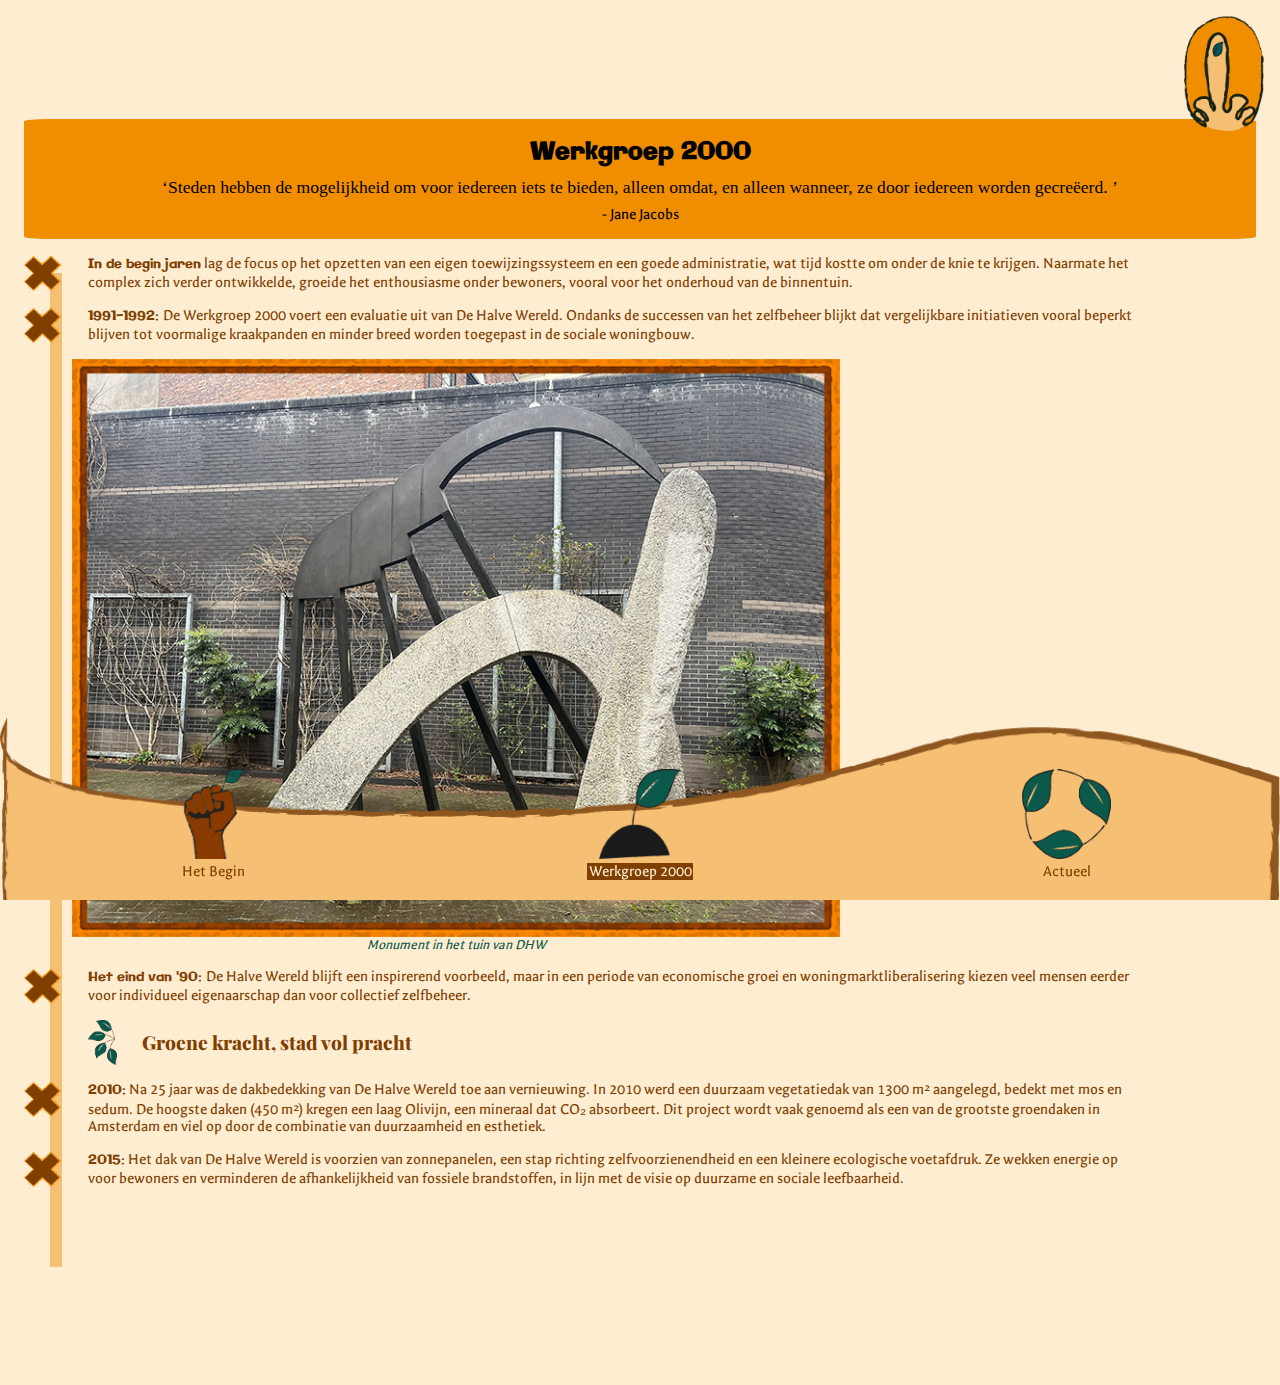
==== werkgroep-2000.html @ 409b40cd "Add files via upload" ====
<!DOCTYPE html>
<html lang="nl">

<head>
    <meta charset="UTF-8">
    <meta name="viewport" content="width=device-width, initial-scale=1.0">
    <title>Brutaals Club</title>
    <link rel="stylesheet" href="brutaals.css">
</head>

<body>
    <header>
        <a href="index.html"><img class="logo" src="images/logo-naamloos.png" alt="Brutaals-club-logo"></a>
    </header>
    <main>
        <article>
            <section class="quotes">
                <h1>Werkgroep 2000</h1>
                <q>Steden hebben de mogelijkheid om voor iedereen iets te bieden, alleen omdat, en alleen wanneer, ze
                    door iedereen worden gecreëerd.
                </q>
                <p>- Jane Jacobs</p>
            </section>

            <div class="tijdlijn">
                <img src="images/cross-puntjes.png" alt="cross">
                <p>
                    <span>In de begin jaren</span> lag de focus op het opzetten van een eigen toewijzingssysteem en een
                    goede administratie, wat tijd kostte om onder de knie te krijgen. Naarmate het complex zich verder
                    ontwikkelde, groeide het enthousiasme onder bewoners, vooral voor het onderhoud van de binnentuin.
                </p>
            </div>
            <div class="tijdlijn">
                <img src="images/cross-puntjes.png" alt="cross">
                <p>
                    <span>1991-1992: </span> De Werkgroep 2000 voert een evaluatie uit van De Halve Wereld. Ondanks de
                    successen van het zelfbeheer blijkt dat vergelijkbare initiatieven vooral beperkt blijven tot
                    voormalige kraakpanden en minder breed worden toegepast in de sociale woningbouw.
                </p>
            </div>
            <div class="tijdlijn">
                <figure>
                    <img src="images/monument.jpg" alt="monument-DHW">
                    <figcaption>Monument in het tuin van DHW </figcaption>
                </figure>
            </div>
            <div class="tijdlijn">
                <img src="images/cross-puntjes.png" alt="cross">
                <p>
                    <span>Het eind van '90: </span> De Halve Wereld blijft een inspirerend voorbeeld, maar in een
                    periode van economische groei en woningmarktliberalisering kiezen veel mensen eerder voor
                    individueel eigenaarschap dan voor collectief zelfbeheer.
                </p>
            </div>
            <div class="waarom">
                <img src="images/projecten.png" alt="projecten-werkgroep-2000" id="blaadjes">
                <h2> Groene kracht, stad vol pracht</h2>
            </div>
            
            <div class="tijdlijn">
                <img src="images/cross-puntjes.png" alt="cross">
                <p>
                    <span>2010:</span> Na 25 jaar was de dakbedekking van De Halve Wereld toe aan vernieuwing. In 2010
                    werd een duurzaam vegetatiedak van 1300 m² aangelegd, bedekt met mos en sedum. De hoogste daken (450
                    m²) kregen een laag Olivijn, een mineraal dat CO₂ absorbeert. Dit project wordt vaak genoemd als een
                    van de grootste groendaken in Amsterdam en viel op door de combinatie van duurzaamheid en esthetiek.
                </p>
            </div>
            <div class="tijdlijn">
                <img src="images/cross-puntjes.png" alt="cross">
                <p>
                    <span>2015:</span> Het dak van De Halve Wereld is voorzien van zonnepanelen, een stap richting zelfvoorzienendheid en een kleinere ecologische voetafdruk. Ze wekken energie op voor bewoners en verminderen de afhankelijkheid van fossiele brandstoffen, in lijn met de visie op duurzame en sociale leefbaarheid.
                </p>
            </div>
        </article>
    </main>
    <footer>
        <nav>
            <ul>
                <li>
                    <a href="het-begin.html"><img src="images/het-begin.png" alt="icon-het-begin"><span>Het Begin

                        </span></a>
                </li>
                <li>
                    <a href="werkgroep-2000.html"><img src="images/werkgroep-2000.png" alt="icon-Werkgroep-2000"><span
                            class="active">Werkgroep 2000
                        </span></a>
                </li>
                <li> <a href="actueel.html"><img src="images/actueel.png" alt="icon-nu"><span>Actueel</span></a></li>
            </ul>
        </nav>
    </footer>

</body>
---- brutaals.css ----
*{
    padding: 0;
    margin: 0;
}
@font-face {
    font-family:'Galindo';
    src: url('fonts/Galindo/Galindo-Regular.ttf') format('truetype');
}
@font-face {
    font-family: 'Galdeano';
    src: url('fonts/Galdeano/Galdeano-Regular.ttf') format('truetype');
}

@font-face {
    font-family: 'PlayfairDisplayExBold';
    src: url('fonts/PlayfairDisplay/PlayfairDisplay-ExtraBold.ttf') format('truetype');
}

body{
    background-color: #FFEDD2;
    overflow-x: hidden;
}
#homepagina header{
    display: flex;
    flex-direction: column;
    align-items: center;
    padding-top: 1em;
}
.opening h1{
    font-size: 1em;
}
#homepagina{
    background-color: #F5C074;
}
.home{
    display: flex;
    flex-direction: column;
    padding: 0.5em;
    gap: 1em;
    max-width: 95%;
}
/*nav*/

main ul{
    display: flex;
    flex-direction: column;
    align-items: center;
    list-style: none;
    margin: 2em;
}
li{
    display: block;
    flex-direction: column;
    width: 60%;
    text-align: center;
    margin-bottom: 0.5em;
}
main a{
    display: flex;
    flex-direction: column;
    text-align: center;
    font-family: 'Galindo', Arial, Helvetica, sans-serif ;
    font-size: 1.2em;
    text-decoration: none;
    background-color: #FFEDD2;
    border:0.1em solid #FFEDD2;
    border-radius: 10%;
    padding: 0.5em 1em;
    color: #7F3F00;
    text-wrap: nowrap;
}

a:hover {
    color: #0A594B;
    transform: skew(10deg,-5deg);
}

/*logo*/
.logo{
    max-width:5em;
}

header{
    display: flex;
    justify-content: end;
    padding: 1em;
}
/*footer*/

footer{
    background-image: url('images/footer-image.png');
    background-size: cover;
    position: sticky;
    bottom: 0;
    padding-top: 3vh;
    z-index: 10;
}
footer img{ 
    max-height: 10vh;
    max-width: 10vw;
    padding: 1em 0 0.2em 0;
}
footer ul{
    display: flex;
    justify-content: space-between;
    padding: 0.5em;
    gap: 1em;
}

footer a{
    display: flex;
    flex-direction: column;
    align-items: center;
    margin-bottom: 0.5vh;
    font-family: 'Galdeano', Arial, Helvetica, sans-serif ;
    font-size: 1em;
    text-decoration: none;
    color: #7F3F00;
}

.active{
    display: block;
    padding: 0 0.1em;
    text-wrap: nowrap;
    background-color: #7F3F00;
    color: #FFEDD2;
}

#homepagina footer{
    background-image: none;
    display: flex;
    flex-direction: column;
    align-items: end;
    margin-right: 5vw;
    margin-bottom: -2vh;
    font-size: 0.8em;
}
/*body*/
article{
    display: flex;
    flex-direction: column;
    padding: 0 1.5em 1em 1.5em;
    gap: 1em;
}

p{
    font-family: 'Galdeano', Arial, Helvetica, sans-serif ;
    color: #7F3F00;
}
main span{
    font-family: 'Galindo', Arial, Helvetica, sans-serif;
    font-size: 0.8em;
}
h1{
    font-family: 'Galindo', Arial, Helvetica, sans-serif;
    font-size: 1.5em;
}

.quotes{
    background-color: #F18E00;
    display: flex; 
    flex-direction: column;
    border-radius: 2%;
    gap: 0.5em;
    padding: 1em 0;
    margin-top: -2em;
    text-align: center;
    z-index: -1;
}
q{
    font-size: 1.1em;
}
.quotes p{
    color:#000000;
}
#ontdek{
    font-family: 'PlayfairDisplayExBold', Arial, Helvetica, sans-serif;
    font-size: 1em;
    color: #7F3F00;
    border: 0.3em dashed #7F3F00;
    padding: 0.5em;
    margin-top: 0.5em;
    animation: ontdek 4s ease-in-out infinite;
}
@keyframes ontdek {
    0% { transform: translateY(0); }
    25% { transform: translateY(0.3em); }
    75% { transform: translateY(-0.3em); }
    100% { transform: translateY(0); }
}

/*actueel*/
.home div{
    display: flex;
    padding: 0 0 0.5em 0;
}
.home h2{
    animation: none;
    border: none;
    margin-top: -0.5em;
}
#bladeren{
    max-height: 2em;
    max-width: fit-content;
    animation: title 5s ease-in-out infinite;
    margin: -0.5em 0;
    z-index: 6;
}

@keyframes title {
    0% { transform: rotate(0deg) scale(1.2); }  
    50% { transform: rotate(30deg) scale(1.4); }
    100% { transform: rotate(0deg) scale(1.2); }
}
#hoger{
    margin-top: -1em;
}
/*tijdlijn*/
.tijdlijn img{
    max-width: 5vw;
    max-height: 4vh;
    z-index: 5;
}

.tijdlijn{
    display: flex;
    width: 90%;
    gap: 2vw;
    position:relative;
}

.tijdlijn::before {
    content: "";
    position: absolute;
    width: 1vw;
    height: 150%;
    margin-left: 2vw;
    margin-top: 2vh;
    background-color: #F5C074;
    z-index: 4;
}

#blaadjes{
    max-height: 5vh;
    animation: title 5s ease-in-out infinite;
    margin: 0 0 0 5vw;
    z-index: 6;
}

h2{
    font-family: 'PlayfairDisplayExBold', Arial, Helvetica, sans-serif;
    color: #7F3F00;
    text-wrap: nowrap;
    font-size: 1.2em;
    color: #7F3F00;
    padding: 1vh 1vw;
}

.tijdlijn h2{
    gap: 2vw;

    z-index: 7;
}

figure{
    display: flex;
    flex-direction: column;
    text-align: center;
    padding-left: 3em;
    color: #F18E00;
}
figure img{
   min-height: fit-content;
   min-width: 60vw;
}

figcaption{
    font-family: 'Galdeano', Arial, Helvetica, sans-serif ;
    color: #0A594B;
    font-size: 0.9em;  
    font-style: italic;  
}

#metro{
    display: flex;
    margin: 0 0 5vh 20vw;
    min-width: fit-content;
    min-height: 20vh;
    animation: jump 3s linear infinite ;
}
@keyframes jump {
    0% { transform: translateY(0); }  
    50% { transform: translateY(5vh); }
    100% { transform: translateY(0); }
}

/*actueel*/

.waarom{
    display: flex;
    gap: 1vw;
}

.waarom img{
    max-height: 4vh;
    max-width: fit-content;
}

#voordelen{
    display: flex;
    flex-direction: column;
    gap: 1vw;
    max-width: 95%;
    color: #7F3F00;
}

#voordelen>img{
    max-width: fit-content;
    max-height: 30vh;
    margin: 0.5em 0.5em 0.5em 2em;
    align-self: center;

}

#Marcello{
    display: flex;
    flex-direction: column;
    text-align: center;
    padding-left: 2em;
    margin: 1em 0;
}
#koffie{
    display: flex;
    flex-direction: column;
    align-items: flex-start;
    border: 0.5em double #0A594B;
    padding: 1em 0.5em;
    margin-left: 2em;
}

#koffie div{
    display: flex;
    justify-content: space-between;
    align-items: center;
    max-width: 80%;
    gap: 3em;
}

#koffie img{
    max-width: fit-content;
    max-height: 15vh;
    margin: 1em 0;
    align-self: center;
    animation: koffieboon 10s ease-in-out infinite;
}

@keyframes koffieboon {
    0% { transform: rotate(0deg) scale(1.2); }  
    50% { transform: rotate(-90deg) scale(1.4); }
    100% { transform: rotate(0deg) scale(1.2); }
}

h3{
    font-size: 1em;
    margin-left: 1em;
    text-wrap: nowrap;
    color: #7F3F00;
}
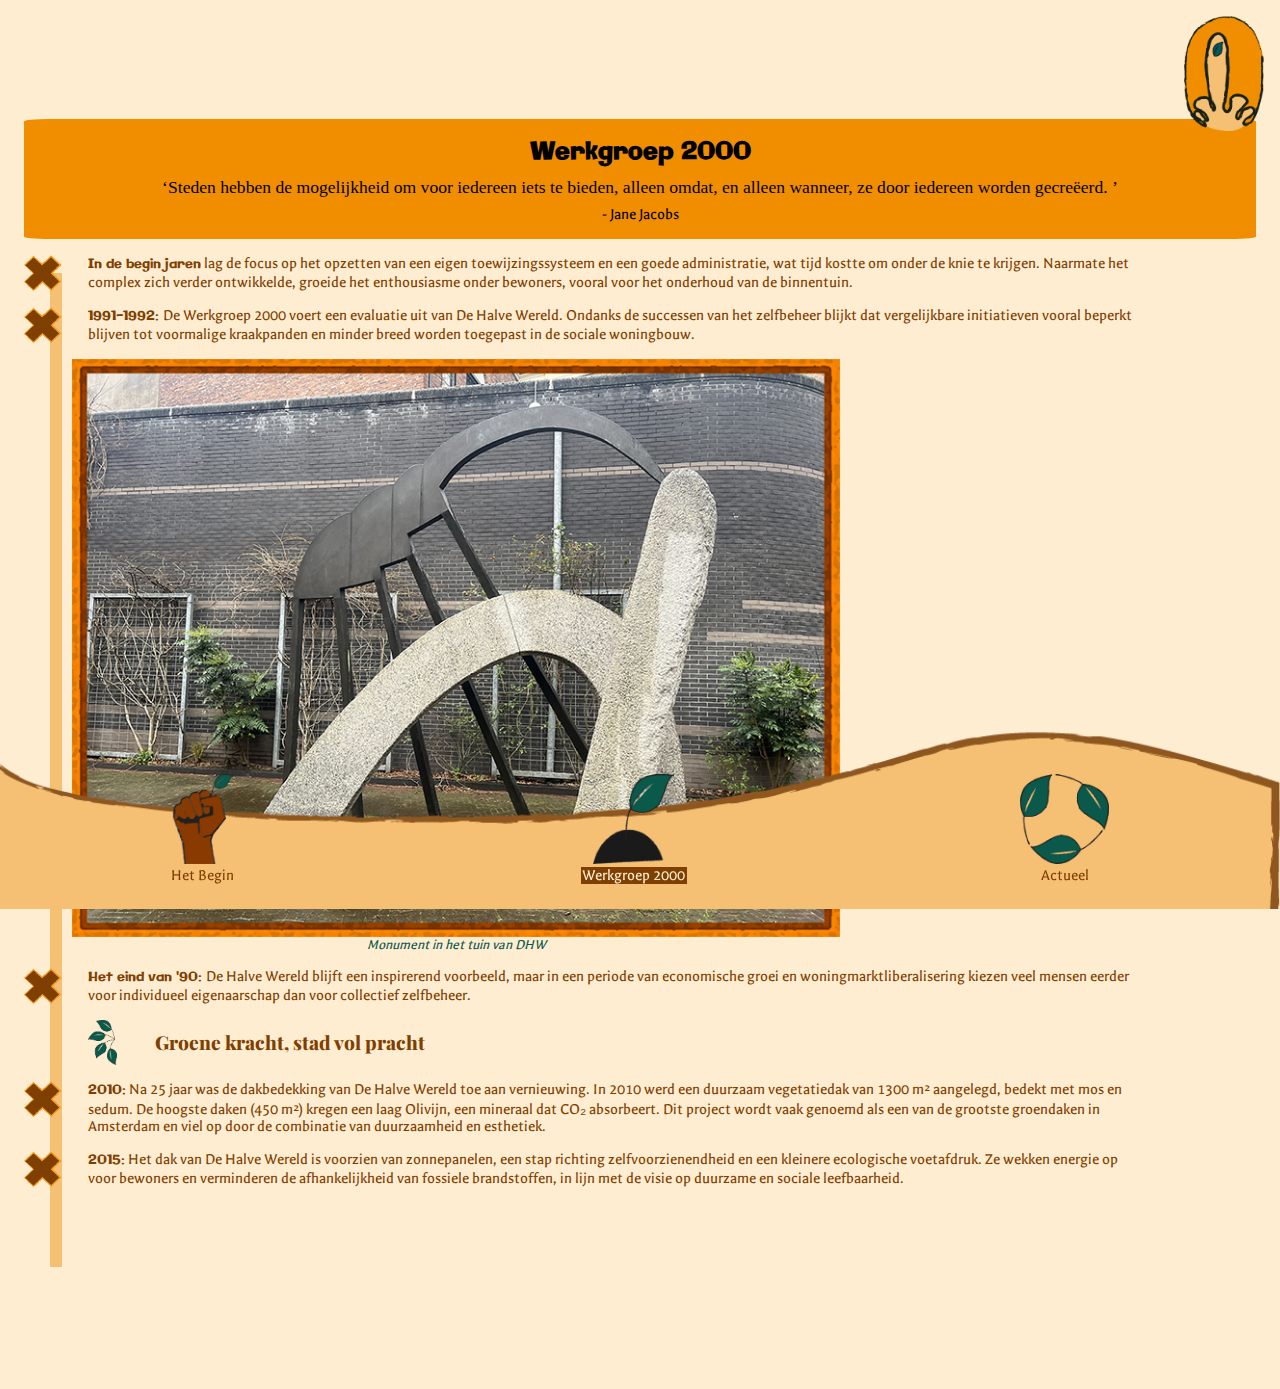
==== commit b7c13a3e: "Update werkgroep-2000.html" ====
--- a/werkgroep-2000.html
+++ b/werkgroep-2000.html
@@ -52,7 +52,7 @@
                     individueel eigenaarschap dan voor collectief zelfbeheer.
                 </p>
             </div>
-            <div class="waarom">
+            <div class="tijdlijn">
                 <img src="images/projecten.png" alt="projecten-werkgroep-2000" id="blaadjes">
                 <h2> Groene kracht, stad vol pracht</h2>
             </div>
@@ -92,4 +92,4 @@
         </nav>
     </footer>
 
-</body>+</body>
--- a/brutaals.css
+++ b/brutaals.css
@@ -91,8 +91,10 @@
     background-image: url('images/footer-image.png');
     background-size: cover;
     position: sticky;
-    bottom: 0;
+    bottom: -1vh;
     padding-top: 3vh;
+    padding-bottom: 0.5vh;
+    margin-left: -1vw;
     z-index: 10;
 }
 footer img{ 
